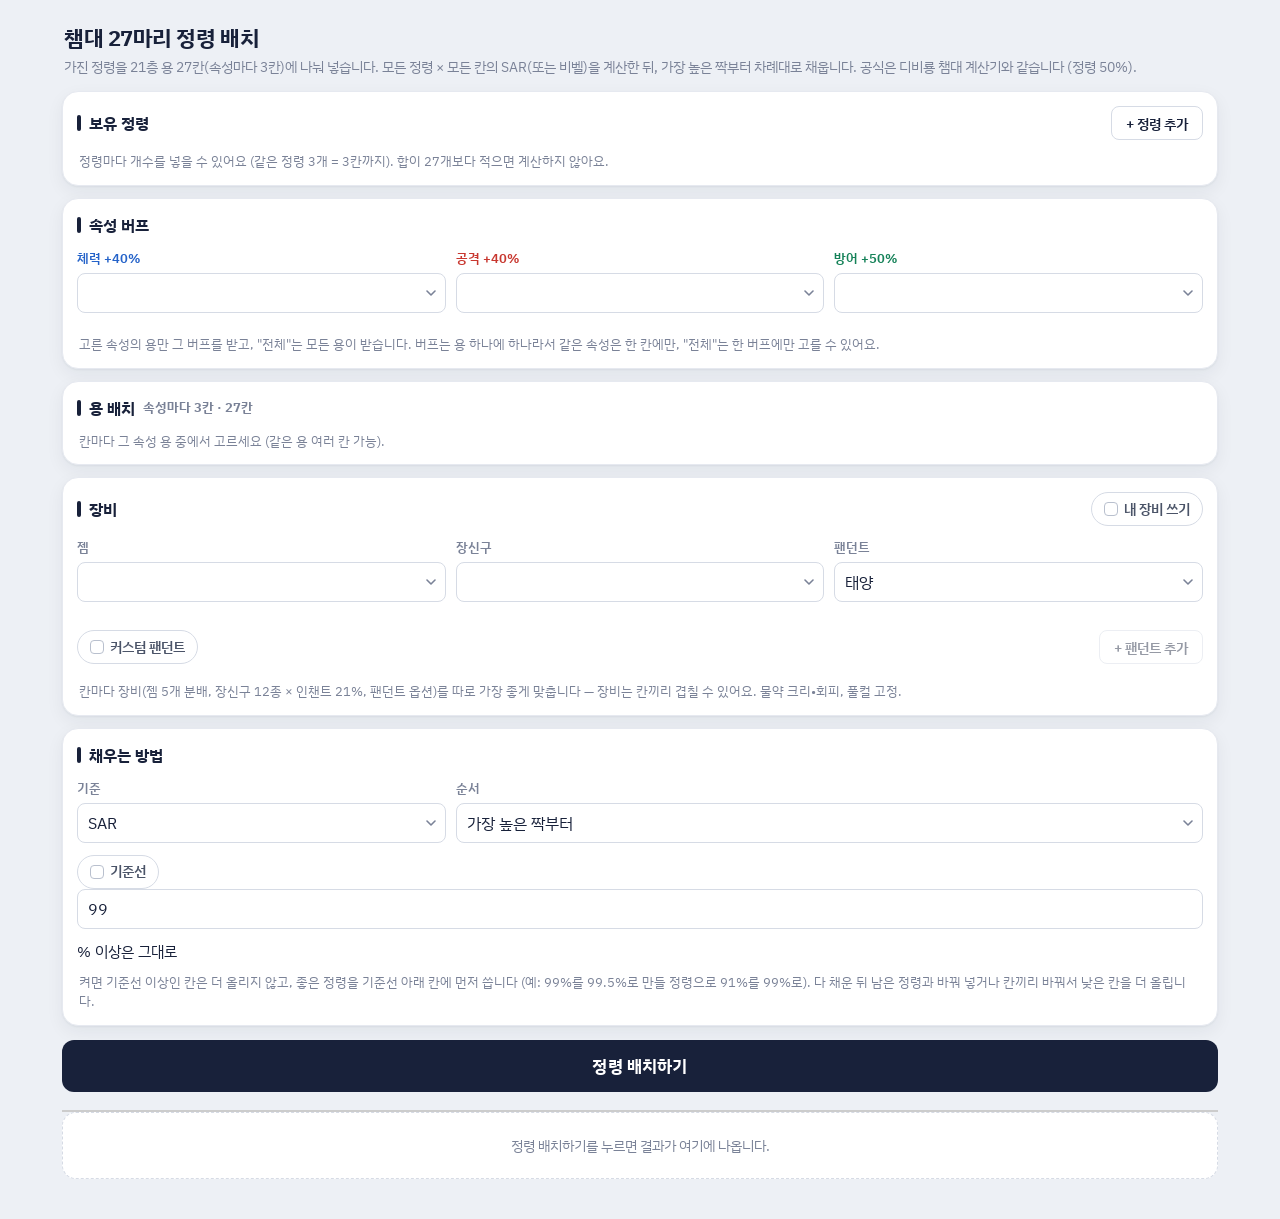
==== champ-team.html @ 34018a39 "Add files via upload" ====
<!DOCTYPE html>
<html lang="ko">
<head>
<meta charset="UTF-8">
<script src="js/ui-mode.js?v=20261103"></script>
<meta name="viewport" content="width=device-width, initial-scale=1">
<title>챔대 27마리</title>
<link rel="stylesheet" href="css/spirit-calc.css?v=20261104">
<link rel="stylesheet" href="css/champ21.css?v=20261105f">
<link rel="stylesheet" href="css/champ-team.css?v=20261105d">
</head>
<body>

<h1>챔대 27마리 정령 배치</h1>
<p class="k-sub">가진 정령을 21층 용 27칸(속성마다 3칸)에 나눠 넣습니다. 모든 정령 × 모든 칸의 SAR(또는 비벨)을 계산한 뒤, 가장 높은 짝부터 차례대로 채웁니다. 공식은 디비룡 챔대 계산기와 같습니다 (정령 50%).</p>

<section class="k-card">
  <div class="k-card-h"><h2>보유 정령 <small id="spCount"></small></h2>
    <div class="ct-actions">
      <button type="button" id="spAdd" class="k-btn-sm">+ 정령 추가</button>
    </div>
  </div>
  <div class="ct-sp-list" id="spList"></div>
  <p class="k-note">정령마다 개수를 넣을 수 있어요 (같은 정령 3개 = 3칸까지). 합이 27개보다 적으면 계산하지 않아요.</p>
</section>

<section class="k-card">
  <div class="k-card-h"><h2>속성 버프</h2></div>
  <div class="k-grid k-grid-3">
    <label class="k-field"><span class="s-hp">체력 +40%</span><select id="buffHp"></select></label>
    <label class="k-field"><span class="s-atk">공격 +40%</span><select id="buffAtk"></select></label>
    <label class="k-field"><span class="s-def">방어 +50%</span><select id="buffDef"></select></label>
  </div>
  <p class="k-note">고른 속성의 용만 그 버프를 받고, "전체"는 모든 용이 받습니다. 버프는 용 하나에 하나라서 같은 속성은 한 칸에만, "전체"는 한 버프에만 고를 수 있어요.</p>
</section>

<section class="k-card">
  <div class="k-card-h"><h2>용 배치 <small>속성마다 3칸 · 27칸</small></h2></div>
  <div class="ct-attrs" id="attrGrid"></div>
  <p class="k-note">칸마다 그 속성 용 중에서 고르세요 (같은 용 여러 칸 가능).</p>
</section>

<section class="k-card">
  <div class="k-card-h"><h2>장비</h2>
    <div class="k-toggles"><label class="k-chip"><input type="checkbox" id="useMyGear"><span>내 장비 쓰기</span></label></div>
  </div>
  <div class="k-grid k-grid-3">
    <label class="k-field k-gearfield"><span>젬</span><select id="gemLevel"></select></label>
    <label class="k-field k-gearfield"><span>장신구</span><select id="accLevel"></select></label>
    <label class="k-field k-gearfield"><span>팬던트</span>
      <select id="penKind"><option>없음</option><option>달</option><option selected>태양</option></select>
    </label>
  </div>
  <p class="k-note k-mygear-note" id="myGearNote" hidden></p>
  <div class="k-sub-h k-gearfield">
    <label class="k-chip"><input type="checkbox" id="customPenOn"><span>커스텀 팬던트</span></label>
    <button type="button" id="customPenAdd" class="k-btn-sm" disabled>+ 팬던트 추가</button>
  </div>
  <div class="custom-pendant-container k-gearfield disabled-ui" id="customPenList"></div>
  <p class="k-note">칸마다 장비(젬 5개 분배, 장신구 12종 × 인챈트 21%, 팬던트 옵션)를 따로 가장 좋게 맞춥니다 — 장비는 칸끼리 겹칠 수 있어요. 물약 크리•회피, 풀컬 고정.</p>
</section>

<section class="k-card">
  <div class="k-card-h"><h2>채우는 방법</h2></div>
  <div class="k-grid k-grid-3">
    <label class="k-field"><span>기준</span>
      <select id="critMode">
        <option value="sar">SAR</option>
        <option value="tar">TAR</option>
        <option value="vval">비벨</option>
      </select>
    </label>
    <label class="k-field cm-span2"><span>순서</span>
      <select id="fillMode">
        <option value="global">가장 높은 짝부터</option>
        <option value="round">속성마다 하나씩 (땅·물·…·악몽 1번째 → 2번째 → 3번째)</option>
      </select>
    </label>
  </div>
  <div class="ct-lock" id="lockBox">
    <label class="k-chip"><input type="checkbox" id="lockOn"><span>기준선</span></label>
    <label class="ct-lock-v"><input type="number" id="lockVal" min="50" max="100" step="0.1" value="99" inputmode="decimal" aria-label="기준선 %"><span>% 이상은 그대로</span></label>
  </div>
  <p class="k-note" id="lockNote">켜면 기준선 이상인 칸은 더 올리지 않고, 좋은 정령을 기준선 아래 칸에 먼저 씁니다 (예: 99%를 99.5%로 만들 정령으로 91%를 99%로). 다 채운 뒤 남은 정령과 바꿔 넣거나 칸끼리 바꿔서 낮은 칸을 더 올립니다.</p>
</section>

<button type="button" id="calcButton">정령 배치하기</button>
<div class="result-area cm-result" id="ctResult"><div class="k-empty">정령 배치하기를 누르면 결과가 여기에 나옵니다.</div></div>

<script src="js/spirit-grade.js?v=20261026"></script>
<script src="js/champ21-engine.js?v=20261105h"></script>
<script src="js/champ21-tar.js?v=20261105"></script>
<script src="js/champ-team.js?v=20261105b"></script>
</body>
</html>
---- css/spirit-calc.css ----
/* 기본 스타일 */
body {
  font-family: Arial, sans-serif;
  margin: 0;
  padding: 0;
}

.container {
  max-width: 1200px;
  margin: 0 auto;
  padding: 20px;
}

h1 {
  text-align: center;
  margin-bottom: 30px;
}

.top-area {
  display: flex;
  gap: 40px;
  align-items: flex-start;
}

/* 패널 공통 */
.panel {
  border: 1px solid #ccc;
  padding: 16px;
  border-radius: 8px;
  background: #fff;
}

.input-panel {
  width: 320px;
}

.option-panel {
  flex: 1;
}

/* 인풋, 셀렉트 공통 */
input, select {
  width: 100%;
  margin-bottom: 12px;
  height: 32px;
  padding: 4px 6px;
  box-sizing: border-box;
  border: 1px solid #bbb;
  border-radius: 4px;
}

/* 옵션 패널 내부 좌우 구조 */
.option-body {
  display: flex;
  flex-direction: column;
}

.option-columns {
  display: flex;
  gap: 24px; /* 좌우 간격 */
  align-items: flex-start;
}

/* 좌측 기본 옵션 */
.option-left {
  flex: 1;
  display: flex;
  flex-direction: column;
  gap: 12px;
}

/* 우측 커스텀 팬던트 */
/* 오른쪽 패널 너비 제한 */
.option-right {
    width: 320px; /* 너무 길지 않게 고정 */
    display: flex;
    flex-direction: column;
}

/* 추가/제거 버튼 스타일 */
.custom-controls button:disabled {
    background-color: #eee;
    color: #aaa;
    cursor: not-allowed;
}

/* 컨테이너 (스크롤) */
.custom-pendant-container {
    width: 100%;
    height: 400px;
    border: 1px solid #ddd;
    border-radius: 6px;
    background: #fdfdfd;
    overflow-y: auto;
    padding: 8px;
    box-sizing: border-box;
    display: flex;
    flex-direction: column;
    gap: 8px;
}

/* 컨테이너 자체가 비활성일 때 스타일 */
.custom-pendant-container.disabled-ui {
    opacity: 0.5;
    pointer-events: none;
    background-color: #f0f0f0;
}

/* 개별 박스 슬림화 */
.custom-pendant {
    border: 1px solid #bbb;
    padding: 8px;
    border-radius: 6px;
    background: #f9f9f9;
    flex-shrink: 0;
}

.custom-pendant .num {
    font-size: 13px;
    font-weight: bold;
    color: #555;
    margin-bottom: 6px;
    border-bottom: 1px dashed #ccc;
    padding-bottom: 2px;
}

/* ★ 핵심: 내부 옵션들을 한 줄에 정렬 */
.custom-pendant .option-group {
    display: flex;
    align-items: center; /* 세로 중앙 정렬 */
    gap: 5px;
    margin-bottom: 4px;
}

.custom-pendant select {
    width: 90px;  /* 선택박스 너비 고정 */
    height: 26px;
    font-size: 12px;
    margin: 0 !important; /* 기존 마진 제거 */
}

.custom-pendant input {
    flex: 1;      /* 남은 너비를 숫자가 차지 */
    height: 26px;
    font-size: 12px;
    margin: 0 !important; /* 기존 마진 제거 */
    padding: 2px 5px;
}
/* 결과 영역 */
.result-area {
  margin-top: 40px;
  border-top: 2px solid #ccc;
  padding-top: 20px;
}

/* 1. 커스텀 팬던트 헤더 전체 가로 정렬 */
.custom-header {
  display: flex !important;       /* 세로 정렬 방지 */
  flex-direction: row !important; /* 무조건 가로로 */
  align-items: center !important; /* 세로 중앙 정렬 */
  gap: 10px;                     /* 요소 사이 간격 */
  margin-bottom: 12px;
  width: 100%;
}

/* 2. 글자(strong) 스타일 */
.custom-header strong {
  white-space: nowrap; 
  margin: 0;
}

/* 3. 체크박스 라벨 및 인풋 (길게 늘어나는 것 방지) */
.custom-header label {
  display: flex;
  align-items: center;
  width: auto !important; /* 100% 해제 */
  margin: 0 !important;
}

.custom-header input[type="checkbox"] {
  width: 18px !important;  /* 가로 길이 고정 */
  height: 18px !important; /* 세로 길이 고정 */
  margin: 0 !important;    /* 아래쪽 마진 제거 */
  cursor: pointer;
}

/* 4. 추가/제거 버튼 박스 */
.custom-controls {
  display: flex !important;
  flex-direction: row !important;
  gap: 5px;
  margin-left: auto; /* 버튼들을 오른쪽 끝으로 정렬 */
}

.custom-controls button {
  width: auto !important;  /* 버튼이 가로로 꽉 차는 것 방지 */
  height: 28px !important; /* 높이 고정 */
  padding: 0 10px !important;
  margin: 0 !important;    /* 아래쪽 마진 제거 */
  font-size: 12px;
  white-space: nowrap;
}
.dedupe-box {
  border: 1px solid #bbb;
  border-radius: 6px;
  padding: 10px;
  margin-top: 16px;
  background: #f0f0f0;
}

.dedupe-box strong {
  display: block;
  margin-bottom: 8px;
}

.dedupe-options {
  display: flex;
  flex-direction: column;
  gap: 6px;
}

/* 체크박스와 라벨 한 줄에 정렬 */
.dedupe-option {
  display: flex;
  align-items: center;
  gap: 6px; /* 체크박스와 텍스트 간격 */
}

/* 체크박스 크기와 마진 */
.dedupe-option input[type="checkbox"] {
  margin: 0;
  width: 16px;
  height: 16px;
  cursor: pointer;
}

.dedupe-option label {
  cursor: pointer;
}
/* 계산 버튼 스타일 */
.calc-button-wrapper {
  text-align: center;   /* 가운데 정렬 */
  margin: 16px 0;       /* 위아래 여백 */
}

#calcButton {
  padding: 8px 16px;
  font-size: 16px;
  border-radius: 6px;
  border: 1px solid #888;
  background-color: #fff;
  cursor: pointer;
}

#calcButton:hover {
  background-color: #f0f0f0;
}
.result-area {
  margin-top: 40px;
  border-top: 2px solid #ccc;
  padding-top: 20px;
}

#result {
  width: 100%;
  height: 300px;         /* 충분히 길게 */
  padding: 10px;
  box-sizing: border-box;
  font-family: monospace; /* 숫자 정렬에 좋음 */
    color: #222;
  font-size: 14px;
  border: 1px solid #bbb;
  border-radius: 6px;
  resize: vertical;       /* 높이만 조절 가능 */
  overflow-y: auto;
}
/* 정령 2x2 그리드 */
.spirit-grid {
  display: grid;
  grid-template-columns: repeat(2, 1fr); /* 2열 */
  gap: 12px; /* 각 옵션 간격 */
}

/* 각 정령 옵션 내부는 기존 flex 유지 */
.spirit-row {
  display: flex;
  align-items: center;
  gap: 6px; /* 라벨과 셀렉트 사이 간격 */
}

/* 셀렉트 높이, 너비 */
.spirit-row select {
  height: 28px;
  width: 60px;
}
/* 최솟값 영역 전체 컨테이너 */
.min-stat-inline {
  margin-top: 15px;
  padding: 10px;
  border: 1px solid #bbb;
  border-radius: 6px;
  background: #f5f5f5;
  
  /* 내부 요소들을 한 줄에 배치 */
  display: flex;
  flex-direction: column; /* 제목과 입력줄을 위아래로 */
  gap: 8px;
}

.min-stat-inline .title {
  font-weight: bold;
  font-size: 13px;
  color: #333;
}

/* 입력 칸들을 한 줄로 정렬하는 박스 */
.min-inputs {
  display: flex;
  align-items: center;
  justify-content: space-between; /* 간격을 일정하게 */
  gap: 5px;
}

.min-inputs label {
  font-size: 12px;
  white-space: nowrap; /* 글자 줄바꿈 방지 */
}

/* ★중요: 최솟값 입력창 너비 고정 */
.min-inputs input {
  width: 55px !important;  /* 부모의 100% 무시하고 고정 너비 */
  height: 26px !important;
  margin: 0 !important;    /* 기존 마진 제거 */
  padding: 2px 4px !important;
  font-size: 12px;
  text-align: center;
}
/* 결과 테이블 스타일 전체 교체 */
.table-wrapper {
    width: 100%;
    overflow-x: auto;
    max-height: 700px;
    border: 1px solid #ccc;
    border-radius: 8px;
    margin-top: 20px;
}

#resTable {
    width: 100%;
    border-collapse: collapse; /* 테두리 사이 간격 제거 */
    background: #fff;
    font-size: 13px;
    font-family: 'Malgun Gothic', sans-serif;
    table-layout: auto;
}

/* 헤더 스타일 */
#resTable th {
    position: sticky;
    top: 0;
    background: #444;
    color: #fff;
    padding: 12px 8px;
    white-space: nowrap;
    border-right: 1px solid #666; /* 헤더 사이 세로선 */
}

/* 모든 셀에 회색 세로 구분선 추가 */
#resTable td {
    padding: 10px 8px;
    border-bottom: 1px solid #ddd; /* 가로 구분선 */
    border-right: 1px solid #eee;  /* 세로 회색 구분선 */
    text-align: center;
    white-space: nowrap;
}

/* 마지막 칸은 세로선 제거 */
#resTable td:last-child, 
#resTable th:last-child {
    border-right: none;
}

/* 행 오버 효과 */
#resTable tr:hover {
    background: #f8f9fa;
}

/* 데이터 강조 (색상은 유지하되 가독성 높임) */
.vval { 
    font-weight: bold; 
    color: #d35400; 
    background-color: #fffaf5; /* 비벨 칸 배경 살짝 다르게 */
    text-align: center !important; 
padding-left: 10px !important;
    padding-right: 10px !important;
}
.hp { color: #c0392b; font-weight: 600; }
.atk { color: #27ae60; font-weight: 600; }
.def { color: #2980b9; font-weight: 600; }

/* 1. 정령 헤더 배치 (제목과 체크박스를 양끝이나 나란히) */
.spirit-header {
  display: flex;
  align-items: center;
  justify-content: space-between; /* 제목은 왼쪽, 체크박스는 오른쪽 */
  margin-bottom: 15px;
}

.spirit-header h2 {
  margin: 0;
  font-size: 1.2rem;
}

/* 2. 체크박스 전용 라벨 스타일 */
.spirit-toggle {
  display: flex;
  align-items: center;
  gap: 5px;
  cursor: pointer;
  font-size: 0.85rem;
  color: #666;
  white-space: nowrap;
}

/* 3. ★중요: 기존 input 100% 스타일 해제 */
.spirit-toggle input[type="checkbox"] {
  width: auto !important;      /* 너비 100% 강제 해제 */
  height: auto !important;     /* 높이 강제 해제 */
  margin: 0 !important;        /* 기존 하단 마진 제거 */
  cursor: pointer;
  transform: scale(1.1);       /* 크기 살짝 조절 */
}

/* 4. 사용 안 함 체크 시 시각적 피드백 (선택 사항) */
.spirit-ui.disabled {
  opacity: 0.4;
  pointer-events: none; /* 클릭 방지 */
  filter: grayscale(1);
}
/* 내 장비 쓰기: 직접 고르는 젬·장신구·팬던트 칸 잠금 */
.k-gearfield.is-locked { opacity: .42; pointer-events: none; filter: grayscale(.4); }
.k-mygear-note { margin: 10px 0 0; padding: 8px 10px; border-radius: 10px; background: #eef4ff; color: #2a3d66; font-size: 12.5px; line-height: 1.5; }
.k-mygear-note b { font-weight: 700; }
.k-mygear-note.is-warn { background: #fff4e5; color: #8a4b00; }
.k-mygear-note[hidden] { display: none !important; }
---- css/champ21.css ----
/* 챔대 21층 */
html.ui-v2 .cm-seg { display: grid; grid-template-columns: 1fr 1fr; gap: 0; background: var(--sheet-2); border: 1px solid var(--line); border-radius: 12px; padding: 3px; margin-bottom: 12px; }
html.ui-v2 .cm-seg-btn { position: relative; margin: 0; cursor: pointer; }
html.ui-v2 .cm-seg-btn input { position: absolute; opacity: 0; width: 1px !important; height: 1px !important; }
html.ui-v2 .cm-seg-btn span { display: flex; align-items: center; justify-content: center; height: 38px; border-radius: 9px; font-size: 14.5px; font-weight: 700; color: var(--ink-3); }
html.ui-v2 .cm-seg-btn input:checked + span { background: var(--sheet); color: var(--ink); box-shadow: 0 1px 3px rgba(24,33,58,.14); }
html.ui-v2 .cm-seg-btn input:focus-visible + span { outline: 2px solid var(--focus); outline-offset: 1px; }
html.ui-v2 .cm-block[hidden] { display: none !important; }
html.ui-v2 .cm-span2 { grid-column: span 2; }
html.ui-v2 .cm-grade-box { display: flex; align-items: center; min-height: 44px; padding: 0 4px; font-size: 13px; }

html.ui-v2 .cm-legend { margin: -4px 2px 10px; font-size: 12.5px; color: var(--ink-3); line-height: 1.5; }
html.ui-v2 .cm-list { display: grid; gap: 8px; }
html.ui-v2 .cm-row { background: var(--sheet); border: 1px solid var(--line-2); border-radius: 14px; box-shadow: var(--shadow); overflow: hidden; }
html.ui-v2 .cm-row.is-buff { border-color: #efd9a6; }
html.ui-v2 .cm-row > summary {
  list-style: none; cursor: pointer; display: grid; gap: 4px 10px; padding: 10px 12px;
  grid-template-columns: 26px minmax(0, 1fr) auto; grid-template-areas: "rank name tar" "rank v v" "rank stats stats" "rank gap gap";
  align-items: center;
}
html.ui-v2 .cm-row > summary::-webkit-details-marker { display: none; }
html.ui-v2 .cm-rank { grid-area: rank; align-self: start; display: inline-flex; align-items: center; justify-content: center; width: 24px; height: 24px; border-radius: 50%; background: var(--sheet-2); color: var(--ink-2); font: 700 13px var(--num); }
html.ui-v2 .cm-list > .cm-row:first-child .cm-rank { background: var(--ink); color: #fff; }
html.ui-v2 .cm-name { grid-area: name; display: flex; align-items: center; flex-wrap: wrap; gap: 4px 6px; min-width: 0; font-size: 15.5px; }
html.ui-v2 .cm-name.cm-sp { font-size: 14px; }
html.ui-v2 .cm-best { font-size: 11.5px; font-weight: 700; color: #3b2500; background: var(--gold); border-radius: 999px; padding: 1px 8px; }
html.ui-v2 .cm-buff { font-size: 11.5px; font-weight: 700; color: var(--buff); background: var(--buff-bg); border-radius: 6px; padding: 1px 6px; }
html.ui-v2 .cm-v { grid-area: v; display: flex; align-items: baseline; gap: 6px; }
html.ui-v2 .cm-v b { font: 700 21px var(--num); letter-spacing: .01em; }
html.ui-v2 .cm-v small, html.ui-v2 .cm-tar small { font-size: 11.5px; color: var(--ink-3); font-weight: 600; }
html.ui-v2 .cm-tar { grid-area: tar; display: flex; flex-direction: column; align-items: flex-end; line-height: 1.15; }
html.ui-v2 .cm-tar b { font: 700 16px var(--num); }
html.ui-v2 .cm-tar-m { font-size: .82em; color: var(--ink-3); margin-left: 2px; }
html.ui-v2 .cm-stats { grid-area: stats; display: flex; gap: 6px; }
html.ui-v2 .cm-st { font: 700 14px var(--num); padding: 1px 8px; border-radius: 6px; }
html.ui-v2 .cm-st.hp { color: var(--hp); background: var(--hp-bg); }
html.ui-v2 .cm-st.atk { color: var(--atk); background: var(--atk-bg); }
html.ui-v2 .cm-st.def { color: var(--def); background: var(--def-bg); }
html.ui-v2 .cm-gap { grid-area: gap; font-size: 12.5px; color: var(--ink-3); }
html.ui-v2 .cm-gap b { color: var(--ink-2); }
html.ui-v2 .cm-det { border-top: 1px solid var(--line-2); background: var(--sheet-2); padding: 8px 12px 10px; display: grid; gap: 6px; font-size: 13px; }
html.ui-v2 .cm-det-row { display: grid; grid-template-columns: 92px minmax(0, 1fr); gap: 8px; line-height: 1.5; }
html.ui-v2 .cm-det-k { color: var(--ink-3); font-weight: 600; font-size: 12.5px; }
html.ui-v2 .cm-det small { color: var(--ink-3); }
html.ui-v2 .cm-row[open] > summary { background: #fbfcfe; }
html.ui-v2 .cm-opt { margin: 0 0 16px; }
html.ui-v2 .cm-opt-h { display: flex; align-items: center; flex-wrap: wrap; gap: 4px 8px; margin: 4px 2px 8px; font-size: 16px; }
html.ui-v2 .cm-opt-h small { width: 100%; }
@media (min-width: 720px) {
  html.ui-v2 .cm-row > summary { grid-template-columns: 28px minmax(0, 1.4fr) minmax(0, 1fr) auto auto; grid-template-areas: "rank name v stats tar" "rank gap gap gap gap"; }
  html.ui-v2 .cm-opt-h small { width: auto; }
}

/* 버프 최적화: 버프별 비벨 */
html.ui-v2 .cm-row > summary { grid-template-areas: "rank name tar" "rank v v" "rank stats stats" "rank bufs bufs" "rank gap gap"; }
html.ui-v2 .cm-bufs { grid-area: bufs; display: flex; flex-wrap: wrap; gap: 4px; }
html.ui-v2 .cm-bf { display: inline-flex; align-items: baseline; gap: 4px; padding: 2px 8px; border-radius: 8px; background: var(--sheet-2); border: 1px solid var(--line-2); font-size: 12px; color: var(--ink-2); }
html.ui-v2 .cm-bf i { font-style: normal; color: var(--ink-3); font-weight: 600; }
html.ui-v2 .cm-bf b { font: 700 13.5px var(--num); }
html.ui-v2 .cm-bf small { color: var(--ink-3); font-size: 11px; }
html.ui-v2 .cm-bf.is-best { background: var(--buff-bg); border-color: #efd9a6; color: var(--buff); }
html.ui-v2 .cm-bf.is-best i { color: var(--buff); }
html.ui-v2 .cm-bf.is-best i::before { content: "★ "; }
html.ui-v2 .cm-btabs { display: flex; gap: 6px; overflow-x: auto; padding: 2px 2px 8px; margin: 0 -2px; scrollbar-width: none; }
html.ui-v2 .cm-btab { flex: 0 0 auto; display: flex !important; flex-direction: column; align-items: flex-start; gap: 1px; min-height: 0 !important; height: auto !important; padding: 6px 10px !important;
  border-radius: 10px !important; border: 1px solid var(--line) !important; background: var(--sheet) !important; color: var(--ink-2) !important; font-size: 12.5px !important; font-weight: 600 !important; box-shadow: none !important; width: auto !important; }
html.ui-v2 .cm-btab b { font: 700 15px var(--num); color: var(--ink); }
html.ui-v2 .cm-btab small { font-size: 10.5px; color: var(--ink-3); font-weight: 500; }
html.ui-v2 .cm-btab.on { background: var(--ink) !important; border-color: var(--ink) !important; color: #fff !important; }
html.ui-v2 .cm-btab.on b, html.ui-v2 .cm-btab.on small { color: #fff; }
html.ui-v2 .cm-blist[hidden] { display: none !important; }
html.ui-v2 .cm-block[hidden], html.ui-v2 #buffAttrBox[hidden], html.ui-v2 #buffAttrNote[hidden] { display: none !important; }
@media (min-width: 720px) {
  html.ui-v2 .cm-row > summary { grid-template-areas: "rank name v stats tar" "rank bufs bufs bufs bufs" "rank gap gap gap gap"; }
}

/* TAR 세 가지 */
html.ui-v2 .cm-tar-sub { font-size: 11px; color: var(--ink-3); white-space: nowrap; margin-top: 1px; }
html.ui-v2 .cm-adv { font-size: 11.5px; font-weight: 700; color: #0b5d43; background: #dff3ea; border: 1px solid #bfe5d3; border-radius: 999px; padding: 0 8px; }
html.ui-v2 .cm-sort-grid { grid-template-columns: minmax(0, 1fr); }
@media (min-width: 720px) { html.ui-v2 .cm-sort-grid { grid-template-columns: minmax(0, 420px); } }
html.ui-v2 .cm-grade-line { display: flex; align-items: center; gap: 8px; margin-top: 8px; font-size: 12.5px; font-weight: 600; color: var(--ink-3); }
html.ui-v2 .cm-grade-line .cm-grade-box { min-height: 0; padding: 0; }
html.ui-v2 .cm-tar-sub { display: flex; flex-direction: column; align-items: flex-end; white-space: nowrap; line-height: 1.35; }
@media (min-width: 720px) { html.ui-v2 .cm-tar-sub { flex-direction: row; gap: 6px; } html.ui-v2 .cm-tar-sub span + span::before { content: "· "; } }
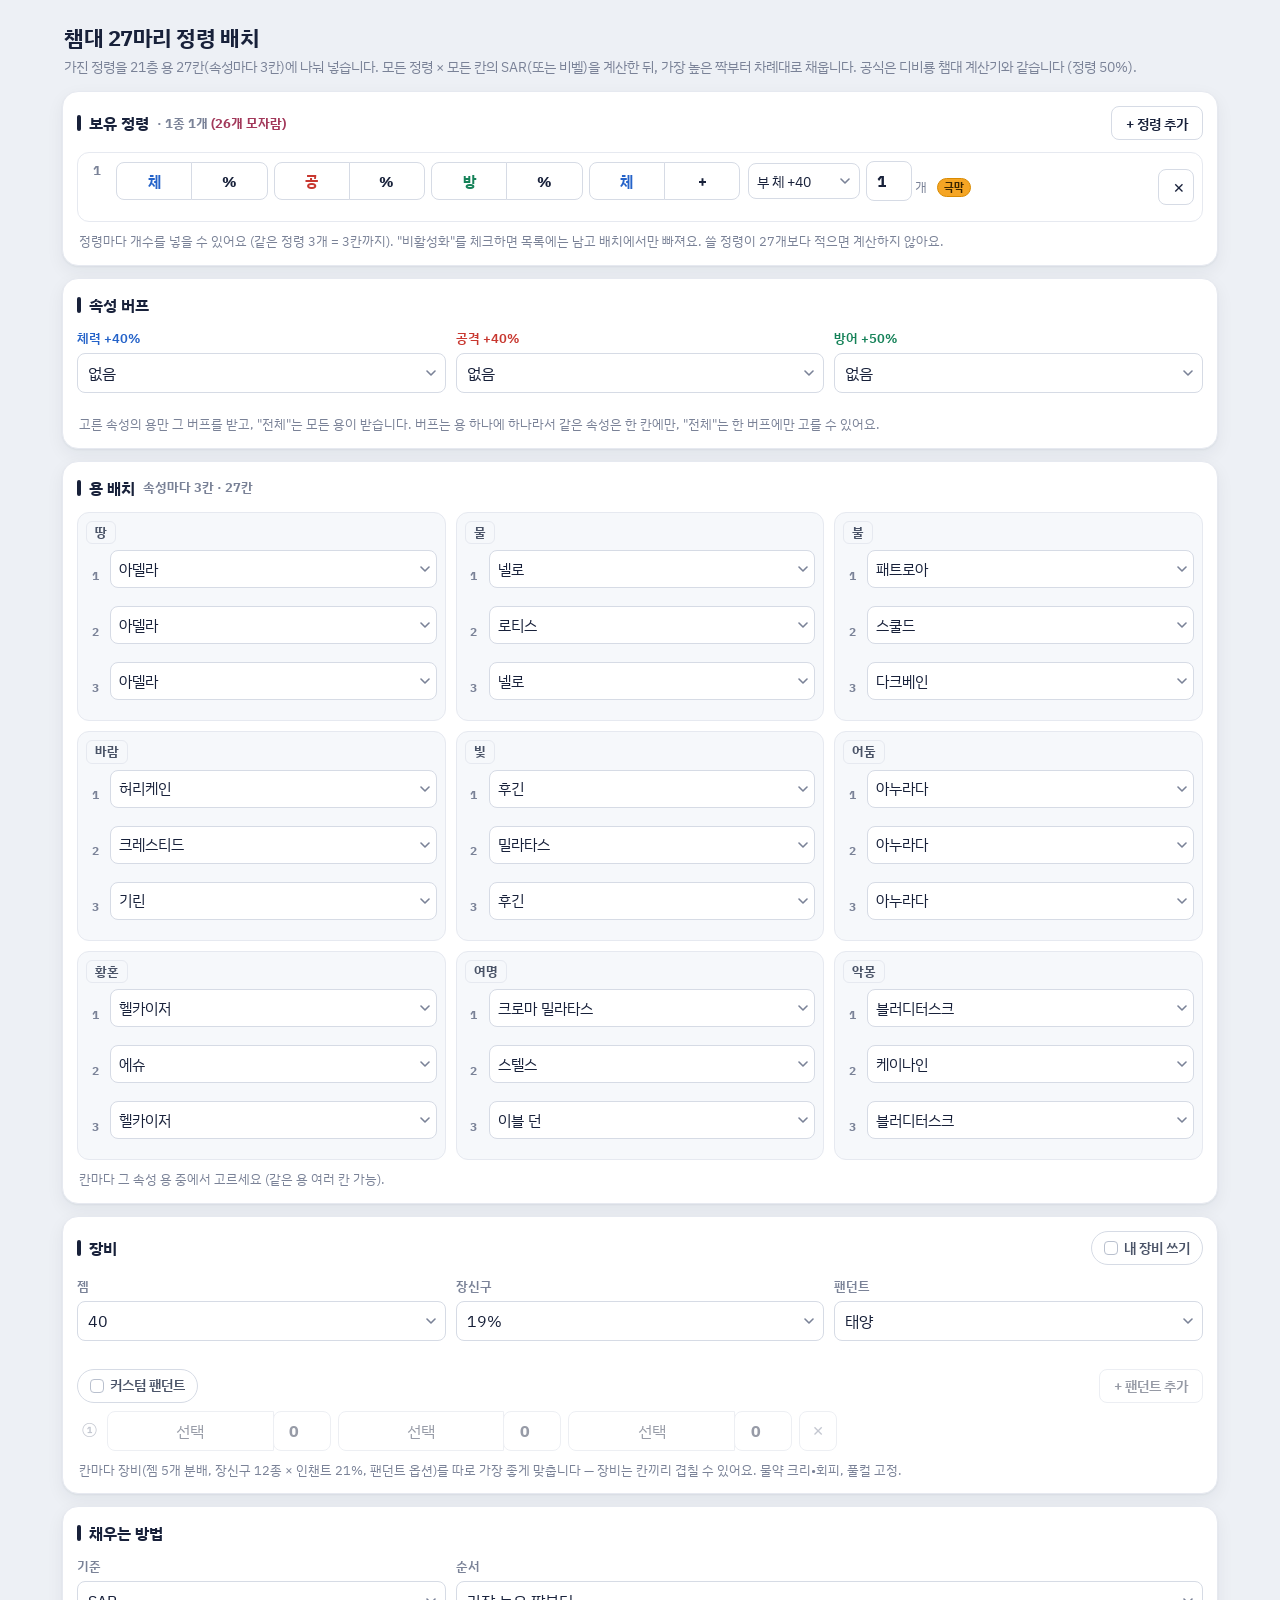
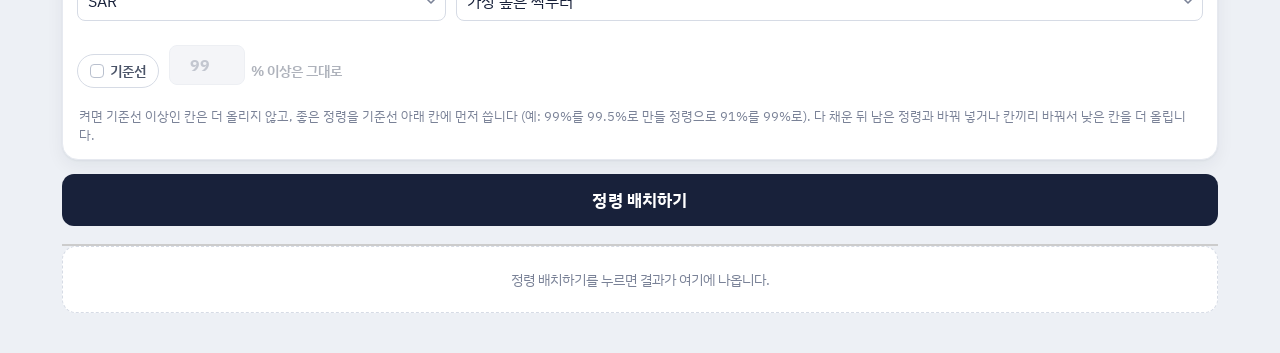
==== commit b0132800: "Add files via upload" ====
--- a/champ-team.html
+++ b/champ-team.html
@@ -7,7 +7,7 @@
 <title>챔대 27마리</title>
 <link rel="stylesheet" href="css/spirit-calc.css?v=20261104">
 <link rel="stylesheet" href="css/champ21.css?v=20261105f">
-<link rel="stylesheet" href="css/champ-team.css?v=20261105d">
+<link rel="stylesheet" href="css/champ-team.css?v=20261105e">
 </head>
 <body>
 
@@ -21,7 +21,7 @@
     </div>
   </div>
   <div class="ct-sp-list" id="spList"></div>
-  <p class="k-note">정령마다 개수를 넣을 수 있어요 (같은 정령 3개 = 3칸까지). 합이 27개보다 적으면 계산하지 않아요.</p>
+  <p class="k-note">정령마다 개수를 넣을 수 있어요 (같은 정령 3개 = 3칸까지). "비활성화"를 체크하면 목록에는 남고 배치에서만 빠져요. 쓸 정령이 27개보다 적으면 계산하지 않아요.</p>
 </section>
 
 <section class="k-card">
@@ -90,6 +90,6 @@
 <script src="js/spirit-grade.js?v=20261026"></script>
 <script src="js/champ21-engine.js?v=20261105h"></script>
 <script src="js/champ21-tar.js?v=20261105"></script>
-<script src="js/champ-team.js?v=20261105b"></script>
+<script src="js/champ-team.js?v=20261105d"></script>
 </body>
 </html>
--- a/css/champ-team.css
+++ b/css/champ-team.css
@@ -0,0 +1,93 @@
+/* 챔대 27마리 정령 배치 */
+html.ui-v2 .ct-actions { display: flex; gap: 6px; flex-wrap: wrap; }
+html.ui-v2 .ct-actions .k-btn-sm { margin-left: 0; }
+html.ui-v2 .ct-empty { margin: 4px 2px; color: var(--ink-3); font-size: 13px; }
+
+/* 정령 한 줄 (폰: 2줄) */
+html.ui-v2 .ct-sp-list { display: grid; gap: 8px; }
+html.ui-v2 .ct-sp { display: grid; grid-template-columns: 22px minmax(0, 1fr); gap: 6px 8px; align-items: center; padding: 8px; border: 1px solid var(--line-2); border-radius: 12px; background: var(--sheet); }
+html.ui-v2 .ct-sp.is-off { opacity: .5; background: var(--sheet-2); }
+html.ui-v2 .ct-no { grid-row: 1 / span 2; align-self: start; margin-top: 10px; font: 700 13px var(--num); color: var(--ink-3); text-align: center; }
+html.ui-v2 .ct-pairs { display: grid; grid-template-columns: repeat(4, minmax(0, 1fr)); gap: 6px; }
+html.ui-v2 .ct-pairs select { height: 38px !important; min-height: 38px !important; font-size: 15px !important; }
+html.ui-v2 .ct-sp-b { display: flex; align-items: center; gap: 6px; flex-wrap: nowrap; min-width: 0; }
+html.ui-v2 .ct-sp-b .sp-bonus { width: auto !important; flex: 0 1 112px; min-width: 0; height: 36px !important; min-height: 36px !important; font-size: 14px !important; padding: 0 22px 0 8px !important; }
+html.ui-v2 .ct-n { display: inline-flex; align-items: center; gap: 3px; margin: 0; font-size: 13px; color: var(--ink-3); }
+html.ui-v2 .ct-n input { width: 46px !important; height: 36px !important; min-height: 36px !important; padding: 0 4px !important; text-align: center; font-weight: 700; }
+html.ui-v2 .ct-off { display: inline-flex; align-items: center; gap: 4px; margin: 0; font-size: 13px; font-weight: 600; color: var(--ink-2); white-space: nowrap; cursor: pointer; }
+html.ui-v2 .ct-off input { width: 18px !important; height: 18px !important; margin: 0; accent-color: var(--ink); }
+html.ui-v2 .ct-grade { flex: 1 1 auto; min-width: 0; overflow: hidden; }
+html.ui-v2 .ct-del { flex: 0 0 auto; width: 36px !important; height: 36px !important; min-height: 36px !important; padding: 0 !important; color: var(--ink-3) !important; background: var(--sheet) !important; border: 1px solid var(--line) !important; border-radius: 8px !important; box-shadow: none !important; font-size: 14px !important; }
+html.ui-v2 .ct-del:hover { color: var(--atk) !important; border-color: var(--atk) !important; }
+@media (min-width: 900px) {
+  html.ui-v2 .ct-sp { grid-template-columns: 22px minmax(0, 1.4fr) minmax(0, 1fr); }
+  html.ui-v2 .ct-no { grid-row: auto; margin-top: 0; }
+}
+
+/* 27칸 */
+html.ui-v2 .ct-allbuff { display: flex; align-items: center; gap: 8px; margin-bottom: 10px; font-size: 13px; font-weight: 600; color: var(--ink-3); }
+html.ui-v2 .ct-allbuff select { width: auto !important; flex: 0 1 140px; }
+html.ui-v2 .ct-allbuff .k-btn-sm { margin-left: 0; }
+html.ui-v2 .ct-attrs { display: grid; gap: 10px; grid-template-columns: minmax(0, 1fr); }
+@media (min-width: 640px) { html.ui-v2 .ct-attrs { grid-template-columns: repeat(2, minmax(0, 1fr)); } }
+@media (min-width: 1000px) { html.ui-v2 .ct-attrs { grid-template-columns: repeat(3, minmax(0, 1fr)); } }
+html.ui-v2 .ct-attr { border: 1px solid var(--line-2); border-radius: 12px; padding: 8px; background: var(--sheet-2); display: grid; gap: 6px; }
+html.ui-v2 .ct-attr-h { display: flex; align-items: baseline; gap: 6px; flex-wrap: wrap; }
+html.ui-v2 .ct-attr-h .chip { font-size: 13px; font-weight: 700; }
+html.ui-v2 .ct-attr-h small { font-size: 11.5px; color: var(--ink-3); }
+html.ui-v2 .ct-slot { display: grid; grid-template-columns: 18px minmax(0, 1fr); gap: 6px; align-items: center; }
+html.ui-v2 .ct-slot select { height: 38px !important; min-height: 38px !important; font-size: 14.5px !important; padding: 0 22px 0 8px !important; background-position: right 6px center !important; }
+html.ui-v2 .ct-slot.is-empty .sl-d { color: var(--ink-3) !important; }
+html.ui-v2 .ct-slot .sl-b[data-buff="체"], html.ui-v2 .ct-slot .sl-b[data-buff="공"], html.ui-v2 .ct-slot .sl-b[data-buff="방"] { color: var(--buff) !important; background-color: var(--buff-bg) !important; border-color: #efd9a6 !important; font-weight: 700; }
+html.ui-v2 .ct-slot-no { font: 700 12px var(--num); color: var(--ink-3); text-align: center; }
+
+/* 결과 */
+html.ui-v2 .ct-sum { display: grid; grid-template-columns: repeat(4, minmax(0, 1fr)); gap: 6px; margin: 0 0 10px; }
+html.ui-v2 .ct-sum > div { background: var(--sheet); border: 1px solid var(--line-2); border-radius: 12px; padding: 8px 10px; display: flex; flex-direction: column; }
+html.ui-v2 .ct-sum b { font: 700 19px var(--num); }
+html.ui-v2 .ct-sum small { font-size: 11.5px; color: var(--ink-3); }
+html.ui-v2 .ct-warn { margin: 0 2px 10px; font-size: 13px; font-weight: 600; color: var(--nerf); }
+html.ui-v2 .ct-res { display: grid; gap: 12px; grid-template-columns: minmax(0, 1fr); }
+@media (min-width: 640px) { html.ui-v2 .ct-res { grid-template-columns: repeat(2, minmax(0, 1fr)); } }
+@media (min-width: 1000px) { html.ui-v2 .ct-res { grid-template-columns: repeat(3, minmax(0, 1fr)); } }
+html.ui-v2 .ct-res-attr { display: grid; gap: 6px; align-content: start; }
+html.ui-v2 .ct-cell { background: var(--sheet); border: 1px solid var(--line-2); border-radius: 12px; box-shadow: var(--shadow); overflow: hidden; }
+html.ui-v2 .ct-cell > summary { list-style: none; cursor: pointer; display: grid !important; grid-template-columns: minmax(0, 1fr); gap: 4px; padding: 9px 11px; }
+html.ui-v2 .ct-cell > summary > * { min-width: 0; }
+html.ui-v2 .ct-cell > summary::-webkit-details-marker { display: none; }
+html.ui-v2 .ct-cell.is-none { padding: 9px 11px; background: var(--sheet-2); box-shadow: none; border-style: dashed; }
+html.ui-v2 .ct-cell-h { display: flex; align-items: center; gap: 6px; flex-wrap: wrap; font-size: 15px; }
+html.ui-v2 .ct-step { font: 700 11.5px var(--num); color: #fff; background: var(--ink); border-radius: 6px; padding: 1px 6px; }
+html.ui-v2 .ct-sar { margin-left: auto; display: inline-flex; align-items: baseline; gap: 3px; }
+html.ui-v2 .ct-sar b { font: 700 17px var(--num); }
+html.ui-v2 .ct-sar small { font-size: 11px; color: var(--ink-3); font-weight: 600; }
+html.ui-v2 .ct-cell-sp { font-size: 13.5px; }
+html.ui-v2 .ct-cell-v { display: flex; align-items: baseline; gap: 5px; }
+html.ui-v2 .ct-cell-v b { font: 700 18px var(--num); }
+html.ui-v2 .ct-cell-v small { font-size: 11.5px; color: var(--ink-3); }
+html.ui-v2 .ct-tar { margin-left: auto; font-size: 12px; color: var(--ink-3); }
+html.ui-v2 .ct-none { margin: 4px 0 0; font-size: 13px; color: var(--nerf); font-weight: 600; }
+html.ui-v2 .ct-left-h { margin: 18px 2px 8px; font-size: 15px; }
+html.ui-v2 .ct-left { display: flex; flex-wrap: wrap; gap: 6px; }
+html.ui-v2 .ct-left-i { background: var(--sheet); border: 1px solid var(--line-2); border-radius: 8px; padding: 3px 8px; font-size: 13px; }
+
+html.ui-v2 .ct-toast { position: fixed; left: 50%; bottom: 24px; transform: translate(-50%, 20px); opacity: 0; pointer-events: none; background: var(--ink); color: #fff; padding: 10px 16px; border-radius: 12px; font-size: 14px; font-weight: 600; transition: opacity .2s, transform .2s; z-index: 50; max-width: calc(100% - 32px); }
+html.ui-v2 .ct-toast.show { opacity: 1; transform: translate(-50%, 0); }
+
+/* 속성 버프 표시 · 기준선 · 모자람 */
+html.ui-v2 .ct-attr-buff.on { font-size: 11.5px; font-weight: 700; color: var(--buff); background: var(--buff-bg); border-radius: 6px; padding: 1px 6px; }
+html.ui-v2 .ct-short { color: var(--nerf); font-weight: 700; }
+html.ui-v2 .ct-short-box { color: var(--nerf); border-color: #ecc5d2; background: var(--nerf-bg); font-weight: 600; }
+html.ui-v2 .ct-lock { display: flex; align-items: center; gap: 10px; flex-wrap: wrap; margin-top: 12px; }
+html.ui-v2 .ct-lock-v { display: inline-flex; align-items: center; gap: 6px; margin: 0; font-size: 13.5px; font-weight: 600; color: var(--ink-2); }
+html.ui-v2 .ct-lock-v input { width: 76px !important; height: 36px !important; min-height: 36px !important; text-align: center; font-weight: 700; padding: 0 4px !important; }
+html.ui-v2 .ct-lock.is-off .ct-lock-v { opacity: .45; }
+html.ui-v2 #lockNote[data-vval="1"]::after { content: " (기준이 비벨일 땐 기준선을 쓰지 않아요.)"; color: var(--nerf); }
+html.ui-v2 .ct-cell.is-ok { border-color: #bfe5d3; }
+html.ui-v2 .ct-cell.is-ok .ct-sar b { color: #0b5d43; }
+html.ui-v2 .ct-of { font-size: 13px; color: var(--ink-3); font-weight: 600; }
+html.ui-v2 .ct-res-attr .ct-attr-h { align-items: center; }
+
+@media (max-width: 639px) { html.ui-v2 .ct-attrs { grid-template-columns: repeat(2, minmax(0, 1fr)); gap: 8px; } html.ui-v2 .ct-attr { padding: 7px; } }
+@media (max-width: 360px) { html.ui-v2 .ct-attrs { grid-template-columns: minmax(0, 1fr); } }
+html.ui-v2 .ct-cell .cm-stats { grid-area: auto; }
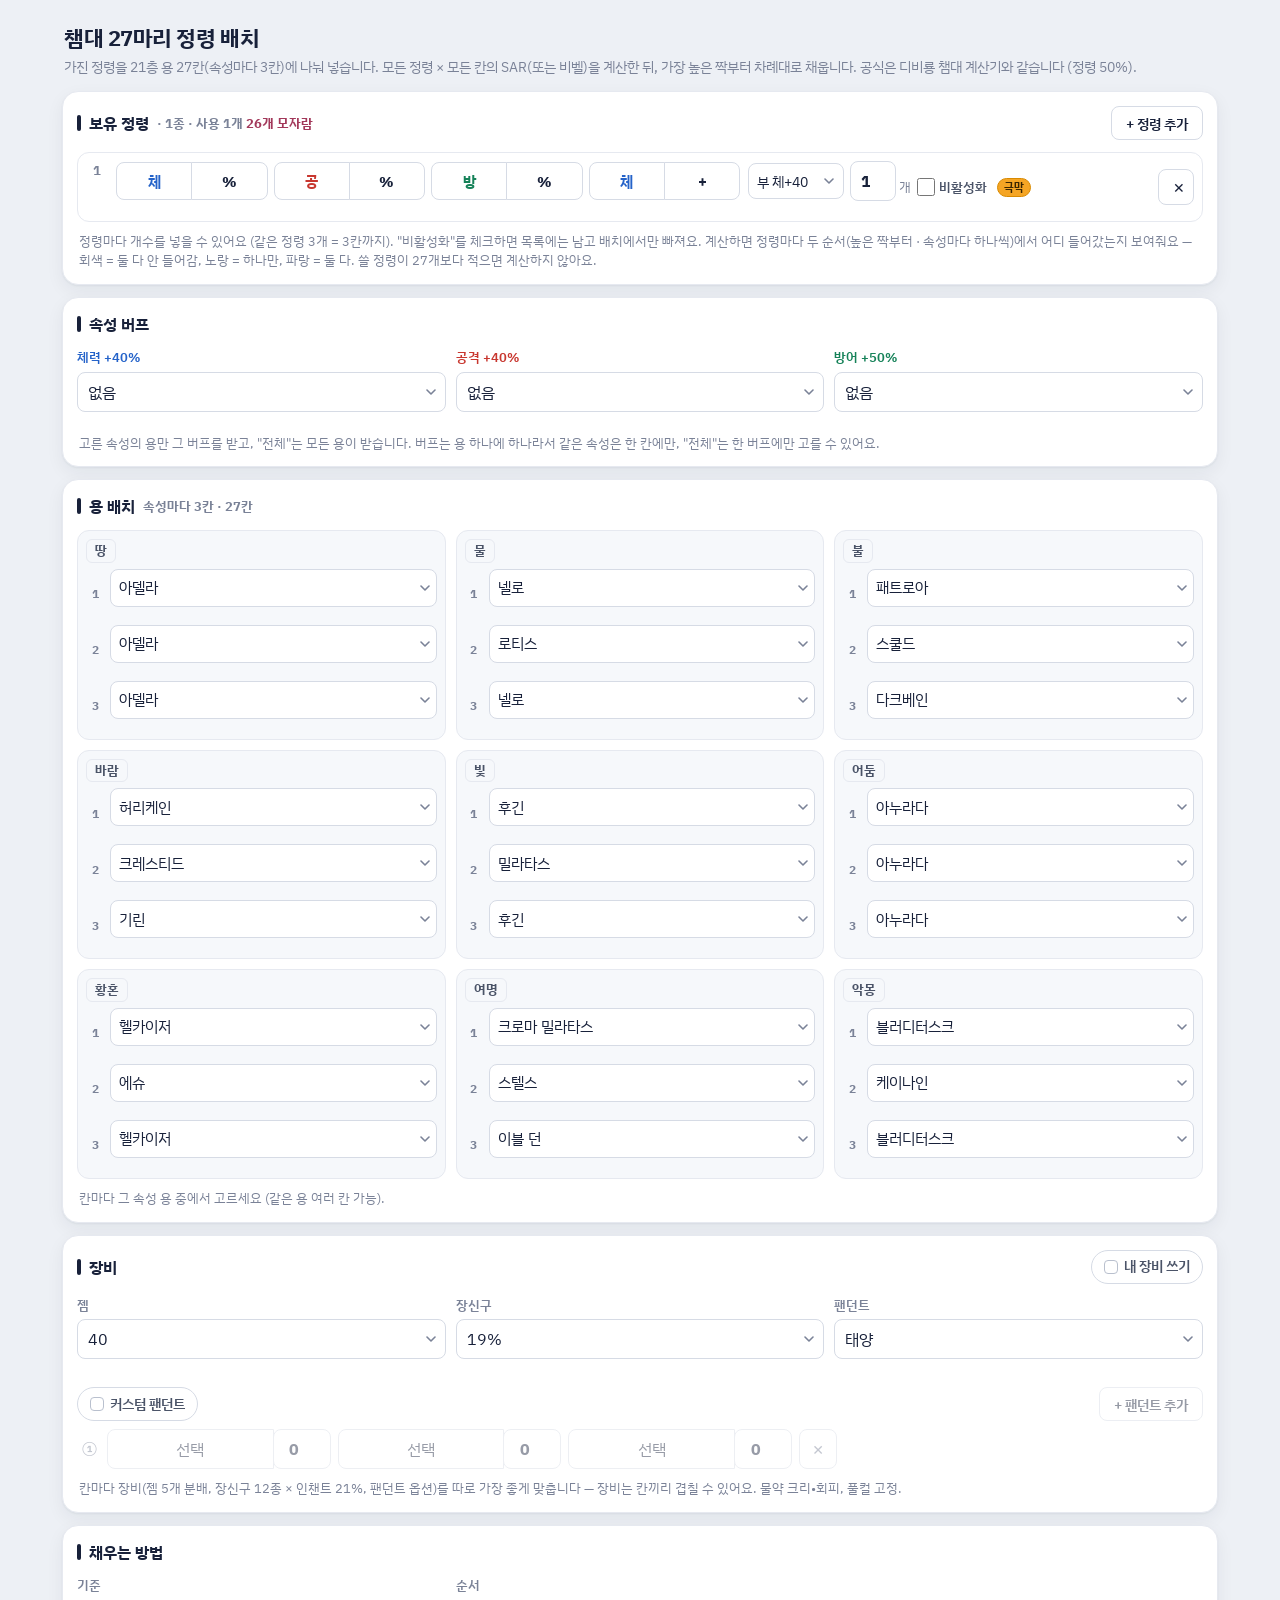
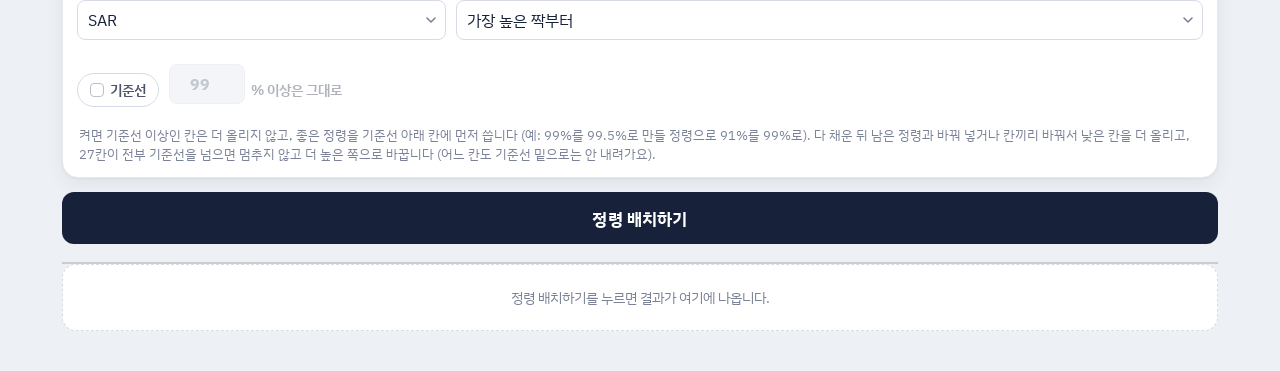
==== commit ee2370c8: "Add files via upload" ====
--- a/champ-team.html
+++ b/champ-team.html
@@ -7,7 +7,7 @@
 <title>챔대 27마리</title>
 <link rel="stylesheet" href="css/spirit-calc.css?v=20261104">
 <link rel="stylesheet" href="css/champ21.css?v=20261105f">
-<link rel="stylesheet" href="css/champ-team.css?v=20261105e">
+<link rel="stylesheet" href="css/champ-team.css?v=20261105h">
 </head>
 <body>
 
@@ -21,7 +21,7 @@
     </div>
   </div>
   <div class="ct-sp-list" id="spList"></div>
-  <p class="k-note">정령마다 개수를 넣을 수 있어요 (같은 정령 3개 = 3칸까지). "비활성화"를 체크하면 목록에는 남고 배치에서만 빠져요. 쓸 정령이 27개보다 적으면 계산하지 않아요.</p>
+  <p class="k-note">정령마다 개수를 넣을 수 있어요 (같은 정령 3개 = 3칸까지). "비활성화"를 체크하면 목록에는 남고 배치에서만 빠져요. 계산하면 정령마다 두 순서(높은 짝부터 · 속성마다 하나씩)에서 어디 들어갔는지 보여줘요 — 회색 = 둘 다 안 들어감, 노랑 = 하나만, 파랑 = 둘 다. 쓸 정령이 27개보다 적으면 계산하지 않아요.</p>
 </section>
 
 <section class="k-card">
@@ -81,7 +81,7 @@
     <label class="k-chip"><input type="checkbox" id="lockOn"><span>기준선</span></label>
     <label class="ct-lock-v"><input type="number" id="lockVal" min="50" max="100" step="0.1" value="99" inputmode="decimal" aria-label="기준선 %"><span>% 이상은 그대로</span></label>
   </div>
-  <p class="k-note" id="lockNote">켜면 기준선 이상인 칸은 더 올리지 않고, 좋은 정령을 기준선 아래 칸에 먼저 씁니다 (예: 99%를 99.5%로 만들 정령으로 91%를 99%로). 다 채운 뒤 남은 정령과 바꿔 넣거나 칸끼리 바꿔서 낮은 칸을 더 올립니다.</p>
+  <p class="k-note" id="lockNote">켜면 기준선 이상인 칸은 더 올리지 않고, 좋은 정령을 기준선 아래 칸에 먼저 씁니다 (예: 99%를 99.5%로 만들 정령으로 91%를 99%로). 다 채운 뒤 남은 정령과 바꿔 넣거나 칸끼리 바꿔서 낮은 칸을 더 올리고, 27칸이 전부 기준선을 넘으면 멈추지 않고 더 높은 쪽으로 바꿉니다 (어느 칸도 기준선 밑으로는 안 내려가요).</p>
 </section>
 
 <button type="button" id="calcButton">정령 배치하기</button>
@@ -90,6 +90,6 @@
 <script src="js/spirit-grade.js?v=20261026"></script>
 <script src="js/champ21-engine.js?v=20261105h"></script>
 <script src="js/champ21-tar.js?v=20261105"></script>
-<script src="js/champ-team.js?v=20261105d"></script>
+<script src="js/champ-team.js?v=20261105h"></script>
 </body>
 </html>
--- a/css/champ-team.css
+++ b/css/champ-team.css
@@ -91,3 +91,5 @@
 @media (max-width: 639px) { html.ui-v2 .ct-attrs { grid-template-columns: repeat(2, minmax(0, 1fr)); gap: 8px; } html.ui-v2 .ct-attr { padding: 7px; } }
 @media (max-width: 360px) { html.ui-v2 .ct-attrs { grid-template-columns: minmax(0, 1fr); } }
 html.ui-v2 .ct-cell .cm-stats { grid-area: auto; }
+html.ui-v2 .ct-sp-b .sp-bonus { flex: 0 0 96px; }
+html.ui-v2 .ct-grade { flex: 1 1 0; }
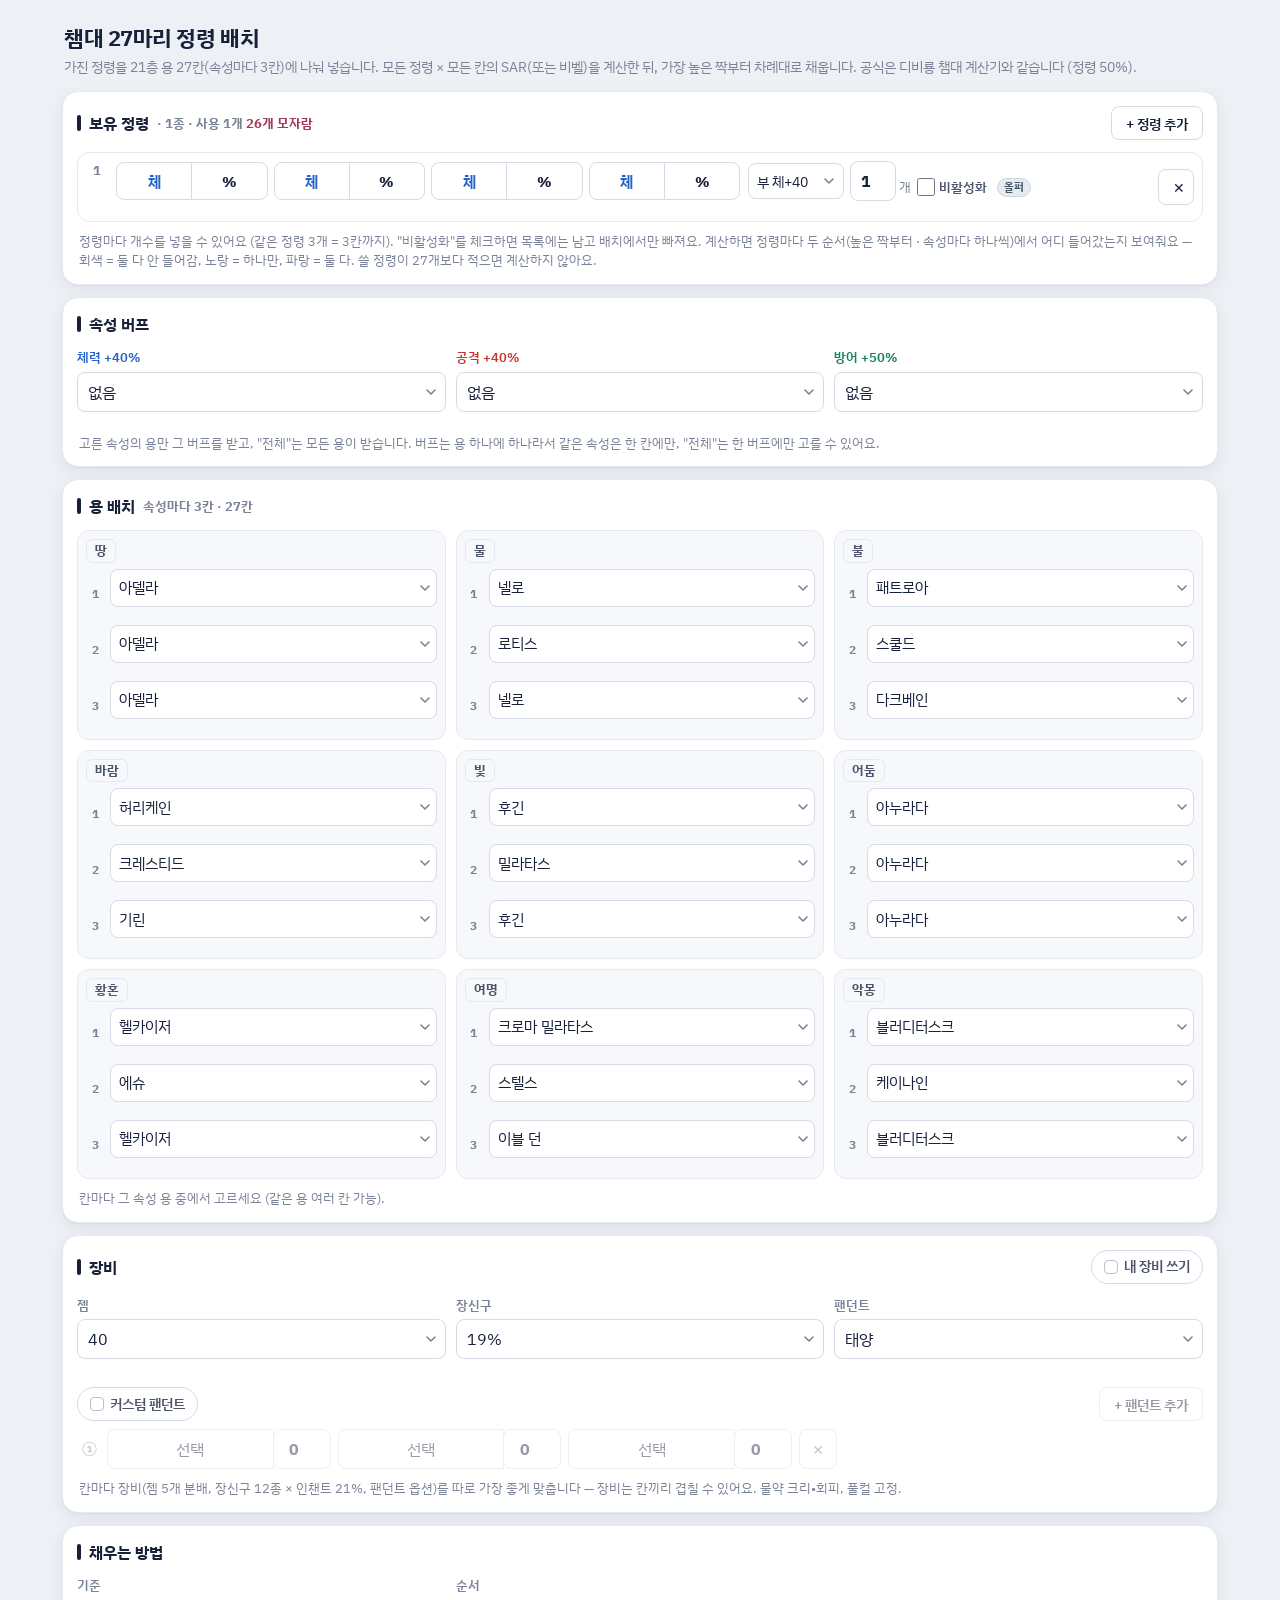
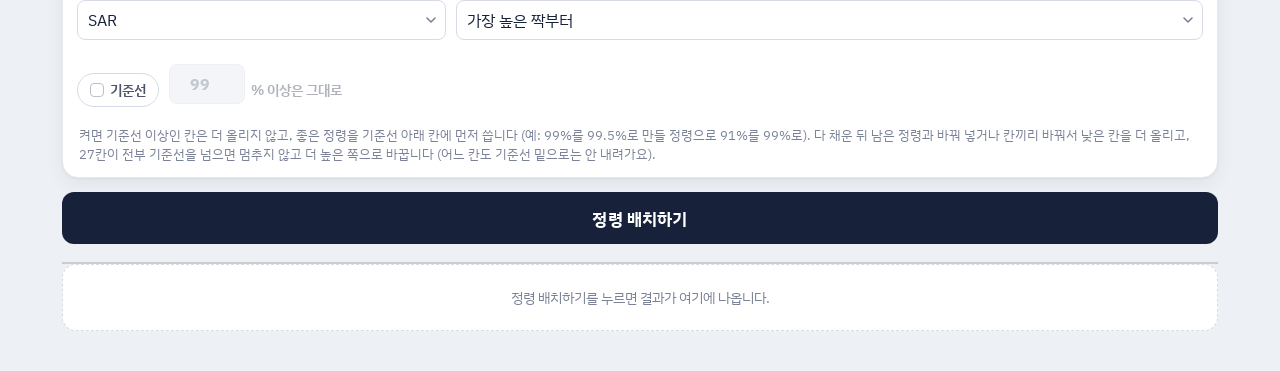
==== commit f20c6e60: "Add files via upload" ====
--- a/champ-team.html
+++ b/champ-team.html
@@ -2,7 +2,7 @@
 <html lang="ko">
 <head>
 <meta charset="UTF-8">
-<script src="js/ui-mode.js?v=20261103"></script>
+<script src="js/ui-mode.js?v=20261110"></script>
 <meta name="viewport" content="width=device-width, initial-scale=1">
 <title>챔대 27마리</title>
 <link rel="stylesheet" href="css/spirit-calc.css?v=20261104">
--- a/css/champ-team.css
+++ b/css/champ-team.css
@@ -93,3 +93,39 @@
 html.ui-v2 .ct-cell .cm-stats { grid-area: auto; }
 html.ui-v2 .ct-sp-b .sp-bonus { flex: 0 0 96px; }
 html.ui-v2 .ct-grade { flex: 1 1 0; }
+
+/* 남은 정령: 잘 맞는 순 */
+html.ui-v2 .ct-left-h small { font-size: 12px; font-weight: 500; }
+html.ui-v2 .ct-left-list { display: grid; gap: 4px; }
+html.ui-v2 .ct-left-row { display: grid; grid-template-columns: 40px minmax(0, 1fr) auto; gap: 8px; align-items: center; padding: 6px 10px; background: var(--sheet); border: 1px solid var(--line-2); border-radius: 10px; font-size: 13.5px; }
+html.ui-v2 .ct-left-no { font: 700 12.5px var(--num); color: var(--ink-3); }
+html.ui-v2 .ct-left-v { display: flex; flex-direction: column; align-items: flex-end; line-height: 1.2; }
+html.ui-v2 .ct-left-v b { font: 700 15px var(--num); }
+html.ui-v2 .ct-left-v small { font-size: 11px; color: var(--ink-3); white-space: nowrap; }
+html.ui-v2 .ct-left-row.is-worst { border-color: #ecc5d2; background: var(--nerf-bg); }
+html.ui-v2 .ct-left-row.is-worst .ct-left-v b { color: var(--nerf); }
+
+/* 마지막 계산에서 어디 들어갔는지 (보유 정령 목록) */
+html.ui-v2 .ct-place { grid-column: 2 / -1; display: flex; flex-wrap: wrap; gap: 4px 6px; font-size: 12px; }
+html.ui-v2 .ct-place span { display: inline-flex; align-items: baseline; gap: 5px; padding: 2px 8px; border-radius: 8px; background: var(--sheet-2); border: 1px solid var(--line-2); color: var(--ink-2); }
+html.ui-v2 .ct-place span i { font-style: normal; font-weight: 700; color: var(--ink-3); font-size: 11px; }
+html.ui-v2 .ct-place span.on { background: #e8effb; border-color: #c9d8f3; color: #1d3f7a; }
+html.ui-v2 .ct-place span.on i { color: #2563c9; }
+html.ui-v2 .ct-place span.off { opacity: .6; }
+html.ui-v2 .ct-place.none { color: var(--ink-3); font-weight: 600; }
+html.ui-v2 .ct-sp.is-none { background: #eceef2; border-color: #dcdfe6; }
+html.ui-v2 .ct-sp.is-none .ct-pairs, html.ui-v2 .ct-sp.is-none .ct-sp-b { opacity: .55; }
+html.ui-v2 .ct-sp.is-one { background: #fbf7ec; border-color: #efd9a6; }
+html.ui-v2 .ct-sp.is-both { background: #eef4ff; border-color: #c9d8f3; }
+@media (min-width: 900px) { html.ui-v2 .ct-place { grid-column: 2 / -1; } }
+
+/* 남은 정령: 다른 순서에서 어디 들어갔는지 */
+html.ui-v2 .ct-left-pl { grid-column: 2 / -1; display: flex; flex-wrap: wrap; gap: 4px 6px; font-size: 12px; }
+html.ui-v2 .ct-left-pl span { display: inline-flex; align-items: baseline; gap: 5px; padding: 2px 8px; border-radius: 8px; background: var(--sheet-2); border: 1px solid var(--line-2); color: var(--ink-2); }
+html.ui-v2 .ct-left-pl span i { font-style: normal; font-weight: 700; color: var(--ink-3); font-size: 11px; }
+html.ui-v2 .ct-left-pl span.on { background: #fbf1d9; border-color: #efd9a6; color: #5b4300; }
+html.ui-v2 .ct-left-pl span.on i { color: var(--buff); }
+html.ui-v2 .ct-left-pl span.off { opacity: .7; }
+html.ui-v2 .ct-left-row.is-none { background: #eceef2; border-color: #dcdfe6; }
+html.ui-v2 .ct-left-row.is-one { background: #fbf7ec; border-color: #efd9a6; }
+html.ui-v2 .ct-left-row.is-worst { border-color: #ecc5d2; box-shadow: inset 3px 0 0 var(--nerf); }
